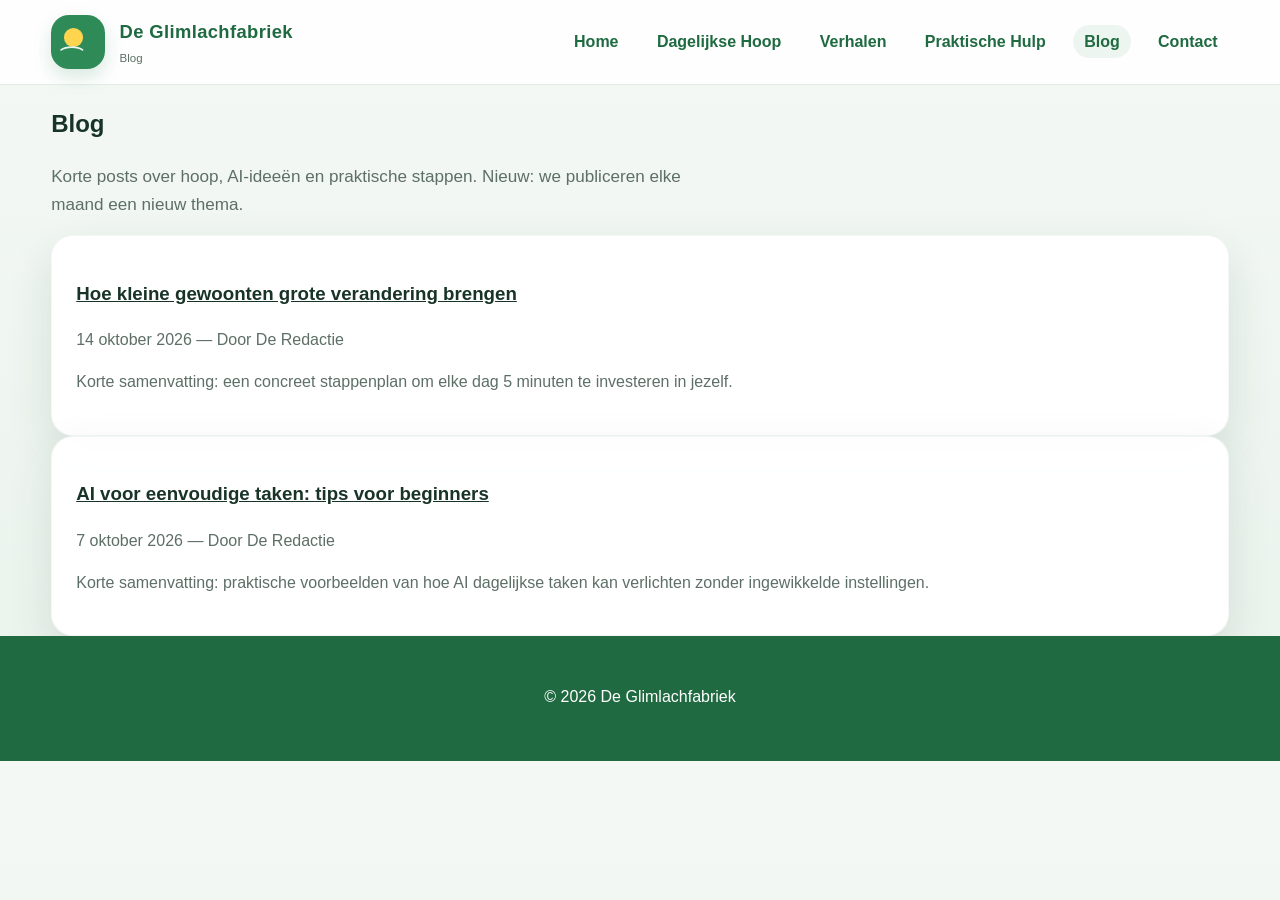
==== blog.html @ 9d2d12bc "Add dark mode, blog page, posts and Formspree contact integration (config.json)" ====
<!doctype html>
<html lang="nl">
<head>
  <meta charset="utf-8">
  <meta name="viewport" content="width=device-width,initial-scale=1">
  <title>Blog — De Glimlachfabriek</title>
  <meta name="description" content="Blog van De Glimlachfabriek: verhalen, tips en ideeën." />
  <link rel="stylesheet" href="css/styles.css">
</head>
<body>
  <header class="site-header">
    <div class="container header-inner">
      <a class="brand" href="/">
        <img src="icons/icon-192.svg" alt="logo" class="logo">
        <div class="brand-text">
          <h1>De Glimlachfabriek</h1>
          <p class="slogan">Blog</p>
        </div>
      </a>
      <nav class="main-nav" aria-label="Hoofdmenu">
        <ul>
          <li><a href="/">Home</a></li>
          <li><a href="dagelijkse-hoop.html">Dagelijkse Hoop</a></li>
          <li><a href="verhalen.html">Verhalen</a></li>
          <li><a href="praktische-hulp.html">Praktische Hulp</a></li>
          <li><a href="blog.html" aria-current="page">Blog</a></li>
          <li><a href="contact.html">Contact</a></li>
        </ul>
      </nav>
    </div>
  </header>

  <main class="container">
    <section class="page-header">
      <h2>Blog</h2>
      <p class="lead">Korte posts over hoop, AI-ideeën en praktische stappen. Nieuw: we publiceren elke maand een nieuw thema.</p>
    </section>

    <section class="card">
      <article class="story">
        <h3><a href="posts/post-1.html">Hoe kleine gewoonten grote verandering brengen</a></h3>
        <p class="muted">14 oktober 2026 — Door De Redactie</p>
        <p>Korte samenvatting: een concreet stappenplan om elke dag 5 minuten te investeren in jezelf.</p>
      </article>
    </section>

    <section class="card">
      <article class="story">
        <h3><a href="posts/post-2.html">AI voor eenvoudige taken: tips voor beginners</a></h3>
        <p class="muted">7 oktober 2026 — Door De Redactie</p>
        <p>Korte samenvatting: praktische voorbeelden van hoe AI dagelijkse taken kan verlichten zonder ingewikkelde instellingen.</p>
      </article>
    </section>

  </main>

  <footer class="site-footer">
    <div class="container footer-inner">
      <p>© <span id="year-blog"></span> De Glimlachfabriek</p>
    </div>
  </footer>

  <script>document.getElementById('year-blog').textContent = new Date().getFullYear();</script>
  <script src="js/main.js" defer></script>
</body>
</html>
---- css/styles.css ----
/* De Glimlachfabriek - premium stylesheet with dark mode */
:root{
  --groen: #2E8B57;
  --donkergroen: #1F6A41;
  --goud: #FFD54F;
  --wit: #FFFFFF;
  --achtergrond: #f4f8f5;
  --lichtgoud: #fff7d6;
  --text: #183327;
  --muted: #5d6f66;
  --shadow: 0 18px 45px rgba(23, 64, 43, 0.12);
  --radius: 22px;
  --max-width: 1180px;
}

/* Dark mode variables */
:root.dark, :root[data-theme="dark"] {
  --achtergrond: #07120f;
  --text: #e6f6ec;
  --muted: #a9c6b6;
  --goud: #b88f16;
  --wit: #07120f;
  --shadow: 0 18px 45px rgba(0,0,0,0.6);
}

@media (prefers-color-scheme: dark) {
  :root { color-scheme: dark; }
}

* { box-sizing: border-box; }
html { scroll-behavior: smooth; }
body {
  margin: 0;
  font-family: "Helvetica Neue", Arial, sans-serif;
  background: linear-gradient(180deg, var(--achtergrond) 0%, #eaf3ec 100%);
  color: var(--text);
  line-height: 1.6;
  transition: background 0.3s ease, color 0.3s ease;
}

a { color: inherit; }
img { max-width: 100%; display: block; }

.container {
  width: min(92%, var(--max-width));
  margin: 0 auto;
}

.site-header {
  position: sticky;
  top: 0;
  z-index: 30;
  background: rgba(255,255,255,0.86);
  backdrop-filter: blur(12px);
  border-bottom: 1px solid rgba(31,106,65,0.12);
}

:root.dark .site-header, :root[data-theme="dark"] .site-header {
  background: rgba(5,10,8,0.6);
  border-bottom-color: rgba(255,255,255,0.04);
}

.header-inner {
  display: flex;
  align-items: center;
  justify-content: space-between;
  min-height: 84px;
  gap: 1rem;
}

.brand {
  display: flex;
  align-items: center;
  gap: 0.9rem;
  text-decoration: none;
}

.brand-text h1 {
  margin: 0;
  font-size: 1.15rem;
  color: var(--donkergroen);
  letter-spacing: 0.02em;
}

.slogan {
  margin: 0.14rem 0 0;
  font-size: 0.72rem;
  color: var(--muted);
}

.logo {
  width: 54px;
  height: 54px;
  border-radius: 18px;
  box-shadow: 0 8px 18px rgba(46,139,87,0.18);
}

.main-nav ul {
  list-style: none;
  display: flex;
  align-items: center;
  gap: 1rem;
  margin: 0;
  padding: 0;
}

.main-nav a {
  text-decoration: none;
  color: var(--donkergroen);
  font-weight: 600;
  padding: 0.5rem 0.7rem;
  border-radius: 999px;
  transition: background 0.2s ease;
}

.main-nav a:hover,
.main-nav a[aria-current="page"] {
  background: rgba(46,139,87,0.08);
}

.nav-toggle {
  display: none;
  background: var(--wit);
  border: 1px solid rgba(31,106,65,0.35);
  border-radius: 12px;
  color: var(--donkergroen);
  padding: 0.6rem 0.8rem;
  font-weight: 700;
}

.hero {
  position: relative;
  padding: 4.4rem 0 3rem;
  background:
    radial-gradient(circle at top left, rgba(255,213,79,0.26), transparent 30%),
    linear-gradient(135deg, rgba(46,139,87,0.12), rgba(255,255,255,0.9) 40%);
}

:root.dark .hero, :root[data-theme="dark"] .hero {
  background: linear-gradient(135deg, rgba(0,0,0,0.35), rgba(2,20,18,0.45));
}

.hero-inner {
  display: grid;
  grid-template-columns: 1.35fr 0.85fr;
  gap: 2rem;
  align-items: center;
}

.eyebrow {
  display: inline-block;
  background: rgba(255,213,79,0.25);
  color: var(--donkergroen);
  font-weight: 700;
  letter-spacing: 0.12em;
  padding: 0.45rem 0.8rem;
  border-radius: 999px;
  font-size: 0.72rem;
  text-transform: uppercase;
}

.hero-copy h2 {
  margin: 1rem 0 0.7rem;
  font-size: clamp(2.3rem, 5vw, 4.2rem);
  line-height: 1.02;
  color: var(--donkergroen);
  letter-spacing: -0.04em;
}

.lead {
  font-size: 1.07rem;
  color: var(--muted);
  max-width: 680px;
}

.hero-actions {
  display: flex;
  flex-wrap: wrap;
  gap: 0.85rem;
  margin-top: 1.5rem;
}

.btn { /* same as before */
  display: inline-flex;
  align-items: center;
  justify-content: center;
  text-decoration: none;
  border: 0;
  border-radius: 999px;
  padding: 0.9rem 1.4rem;
  font-weight: 700;
  transition: transform 0.2s ease, box-shadow 0.2s ease;
  cursor: pointer;
}

.btn-primary {
  background: linear-gradient(135deg, var(--groen), var(--donkergroen));
  color: var(--wit);
  box-shadow: 0 12px 28px rgba(31,106,65,0.25);
}

.btn-secondary {
  background: var(--wit);
  color: var(--donkergroen);
  border: 1px solid rgba(31,106,65,0.2);
}

.hero-card {
  background: rgba(255,255,255,0.9);
  border: 1px solid rgba(31,106,65,0.08);
  border-radius: var(--radius);
  box-shadow: var(--shadow);
  padding: 1.5rem;
}

:root.dark .hero-card, :root[data-theme="dark"] .hero-card {
  background: rgba(8,16,14,0.4);
  border-color: rgba(255,255,255,0.03);
}

.mini-pill {
  display: inline-block;
  background: rgba(46,139,87,0.08);
  color: var(--donkergroen);
  font-size: 0.7rem;
  border-radius: 999px;
  font-weight: 700;
  text-transform: uppercase;
  padding: 0.35rem 0.7rem;
  letter-spacing: 0.08em;
}

.hero-card blockquote {
  margin: 1rem 0 1.3rem;
  font-size: clamp(1.35rem, 2vw, 2rem);
  line-height: 1.3;
  color: var(--donkergroen);
  font-weight: 700;
}

.hero-metrics {
  display: grid;
  grid-template-columns: repeat(2, minmax(0, 1fr));
  gap: 1rem;
}

.hero-metrics div {
  background: var(--lichtgoud);
  border-radius: 16px;
  padding: 1rem;
}

.trust-row {
  display: grid;
  grid-template-columns: repeat(4, minmax(0, 1fr));
  gap: 1rem;
  margin-top: 1.5rem;
}

.trust-item {
  background: rgba(255,255,255,0.7);
  border: 1px solid rgba(31,106,65,0.08);
  border-radius: 16px;
  padding: 1rem 1.1rem;
  text-align: center;
  color: var(--donkergroen);
  font-weight: 700;
}

.features {
  display: grid;
  grid-template-columns: repeat(3, minmax(0, 1fr));
  gap: 1.3rem;
  padding: 3rem 0 1.5rem;
}

.card {
  background: rgba(255,255,255,0.96);
  border: 1px solid rgba(31,106,65,0.05);
  border-radius: var(--radius);
  padding: 1.5rem;
  box-shadow: var(--shadow);
}

:root.dark .card, :root[data-theme="dark"] .card {
  background: rgba(6,14,12,0.4);
}

.feature-card {
  display: flex;
  flex-direction: column;
  gap: 0.6rem;
}

.icon-box {
  width: 52px;
  height: 52px;
  display: flex;
  align-items: center;
  justify-content: center;
  border-radius: 14px;
  background: linear-gradient(135deg, rgba(46,139,87,0.12), rgba(255,213,79,0.25));
  color: var(--donkergroen);
  font-size: 1.5rem;
}

.feature-card h3 {
  margin: 0;
  color: var(--donkergroen);
  font-size: 1.35rem;
}

.feature-card p,
.spotlight-text p,
.quote-box p,
.card p,
.story p,
.help-grid p,
.contact-card p {
  color: var(--muted);
}

.more {
  display: inline-block;
  margin-top: auto;
  text-decoration: none;
  font-weight: 700;
  color: var(--donkergroen);
}

.spotlight {
  padding: 2.5rem 0 0.5rem;
}

.spotlight-text {
  background: linear-gradient(135deg, rgba(31,106,65,0.96), rgba(46,139,87,0.95));
  border-radius: 30px;
  color: var(--wit);
  padding: 2rem 2.2rem;
  box-shadow: var(--shadow);
}

.section-tag {
  display: inline-block;
  padding: 0.35rem 0.75rem;
  background: rgba(255,255,255,0.12);
  border-radius: 999px;
  font-size: 0.75rem;
  text-transform: uppercase;
  letter-spacing: 0.08em;
}

.spotlight-text h3 {
  margin: 1rem 0 0.7rem;
  font-size: clamp(1.8rem, 3vw, 2.7rem);
  line-height: 1.12;
}

.spotlight-text p {
  margin: 0;
  max-width: 800px;
  color: rgba(255,255,255,0.82);
}

.quote-panel {
  padding: 2rem 0 3rem;
}

.quote-box {
  background: linear-gradient(180deg, rgba(255,255,255,0.95), rgba(255,247,214,0.9));
  border: 1px solid rgba(31,106,65,0.08);
  border-radius: 28px;
  padding: 2rem;
  box-shadow: var(--shadow);
}

:root.dark .quote-box, :root[data-theme="dark"] .quote-box {
  background: linear-gradient(180deg, rgba(4,12,10,0.6), rgba(8,20,18,0.5));
}

.quote-box h3 {
  margin-top: 0;
  color: var(--donkergroen);
  font-size: 1.9rem;
}

.quote-box blockquote {
  margin: 0;
  font-size: clamp(1.2rem, 2vw, 1.8rem);
  line-height: 1.4;
  color: var(--text);
  font-weight: 600;
}

.muted {
  color: var(--muted);
}

.site-footer {
  background: var(--donkergroen);
  color: var(--wit);
  padding: 2rem 0 2.2rem;
}

.footer-inner {
  display: flex;
  flex-direction: column;
  align-items: center;
  gap: 0.6rem;
  text-align: center;
}

.footer-nav {
  color: rgba(255,255,255,0.9);
  font-weight: 600;
}

.footer-nav a,
.small a {
  color: var(--wit);
  text-decoration: none;
}

.small {
  margin: 0;
  opacity: 0.9;
}

.cookie-banner {
  position: fixed;
  left: 1rem;
  right: 1rem;
  bottom: 1rem;
  z-index: 40;
  background: rgba(255,255,255,0.97);
  border: 1px solid rgba(31,106,65,0.1);
  border-radius: 18px;
  padding: 1rem 1.1rem;
  box-shadow: 0 18px 45px rgba(0,0,0,0.16);
  display: flex;
  align-items: center;
  justify-content: space-between;
  gap: 1rem;
}

:root.dark .cookie-banner, :root[data-theme="dark"] .cookie-banner {
  background: rgba(8,12,10,0.6);
  border-color: rgba(255,255,255,0.03);
}

.cookie-banner p {
  margin: 0;
  color: var(--text);
}

.cookie-banner a {
  color: var(--donkergroen);
}

.cookie-actions {
  display: flex;
  gap: 0.5rem;
  flex-wrap: wrap;
}

@media (max-width: 860px) {
  .hero-inner,
  .features,
  .trust-row {
    grid-template-columns: 1fr;
  }

  .main-nav {
    display: none;
    width: 100%;
  }

  .main-nav ul {
    flex-direction: column;
    align-items: flex-start;
    padding: 1rem 0 0.5rem;
  }

  .nav-toggle {
    display: inline-block;
  }

  .header-inner {
    flex-wrap: wrap;
    padding: 0.8rem 0;
  }

  .cookie-banner {
    flex-direction: column;
    align-items: flex-start;
  }
}

@media (max-width: 520px) {
  .hero {
    padding-top: 3rem;
  }

  .site-header {
    position: static;
  }

  .brand-text h1 {
    font-size: 0.98rem;
  }

  .slogan {
    display: none;
  }

  .hero-copy h2 {
    font-size: 2.5rem;
  }

  .btn {
    width: 100%;
  }

  .hero-actions {
    flex-direction: column;
  }
}
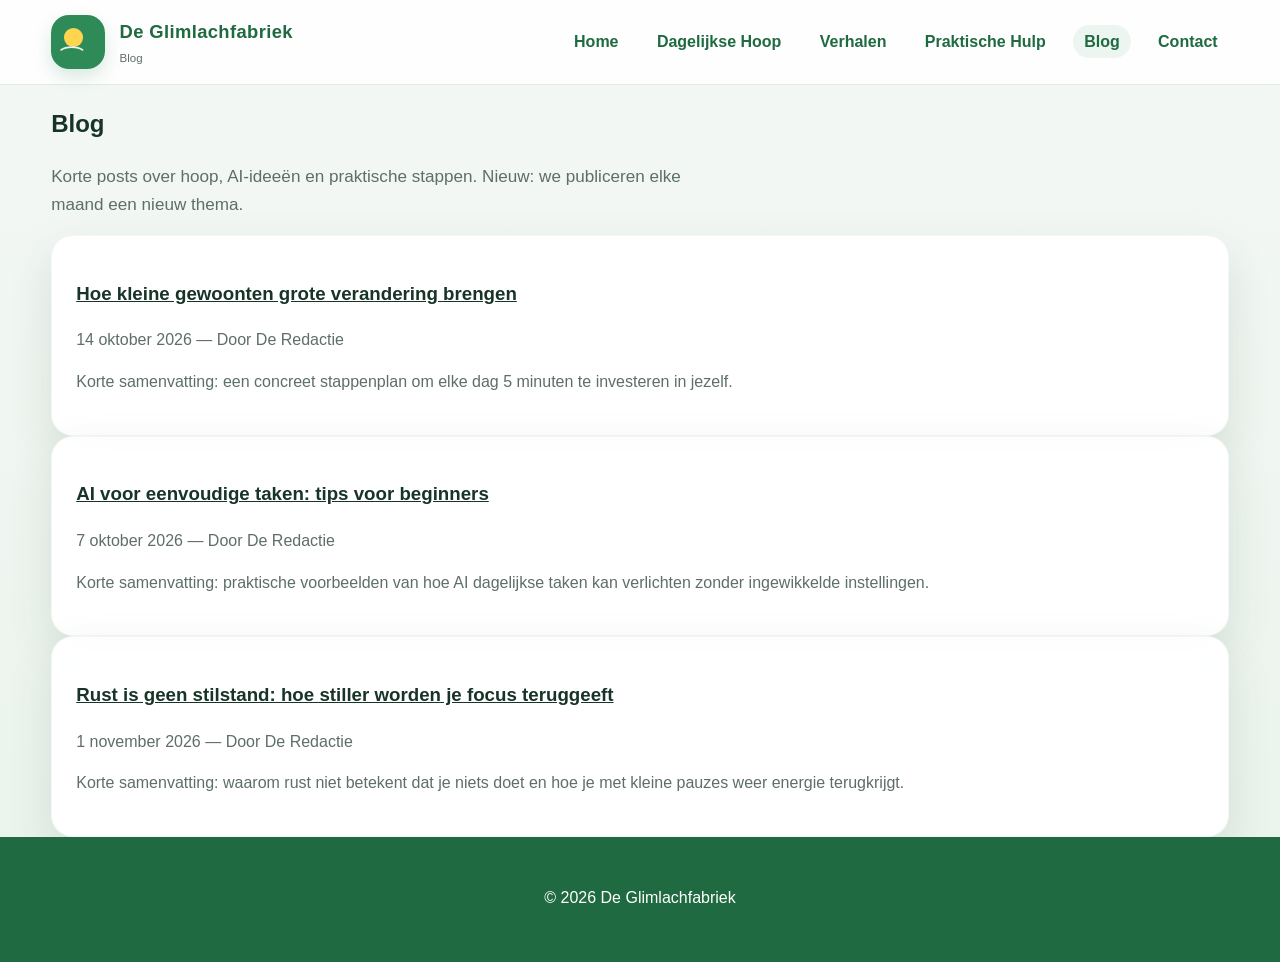
==== commit a3702825: "Finalize SEO upgrade: metadata, blog schema, canonical tags and article markup for search visibility" ====
--- a/blog.html
+++ b/blog.html
@@ -4,7 +4,24 @@
   <meta charset="utf-8">
   <meta name="viewport" content="width=device-width,initial-scale=1">
   <title>Blog — De Glimlachfabriek</title>
-  <meta name="description" content="Blog van De Glimlachfabriek: verhalen, tips en ideeën." />
+  <meta name="description" content="Blog van De Glimlachfabriek: verhalen, tips en ideeën over hoop, veerkracht, AI en praktische stappen." />
+  <meta name="keywords" content="blog, glimlachfabriek, hoop, AI tips, mensenverhalen, veerkracht, inspiratie" />
+  <meta name="robots" content="index, follow" />
+  <link rel="canonical" href="https://deglimlachfabriek.github.io/blog.html" />
+  <script type="application/ld+json">
+  {
+    "@context": "https://schema.org",
+    "@type": "Blog",
+    "name": "De Glimlachfabriek Blog",
+    "description": "Korte posts over hoop, veerkracht, praktische stappen en AI-ideeën.",
+    "url": "https://deglimlachfabriek.github.io/blog.html",
+    "publisher": {
+      "@type": "Organization",
+      "name": "De Glimlachfabriek",
+      "logo": "https://deglimlachfabriek.github.io/icons/icon-192.svg"
+    }
+  }
+  </script>
   <link rel="stylesheet" href="css/styles.css">
 </head>
 <body>
@@ -52,6 +69,14 @@
       </article>
     </section>
 
+    <section class="card">
+      <article class="story">
+        <h3><a href="posts/post-3.html">Rust is geen stilstand: hoe stiller worden je focus teruggeeft</a></h3>
+        <p class="muted">1 november 2026 — Door De Redactie</p>
+        <p>Korte samenvatting: waarom rust niet betekent dat je niets doet en hoe je met kleine pauzes weer energie terugkrijgt.</p>
+      </article>
+    </section>
+
   </main>
 
   <footer class="site-footer">
